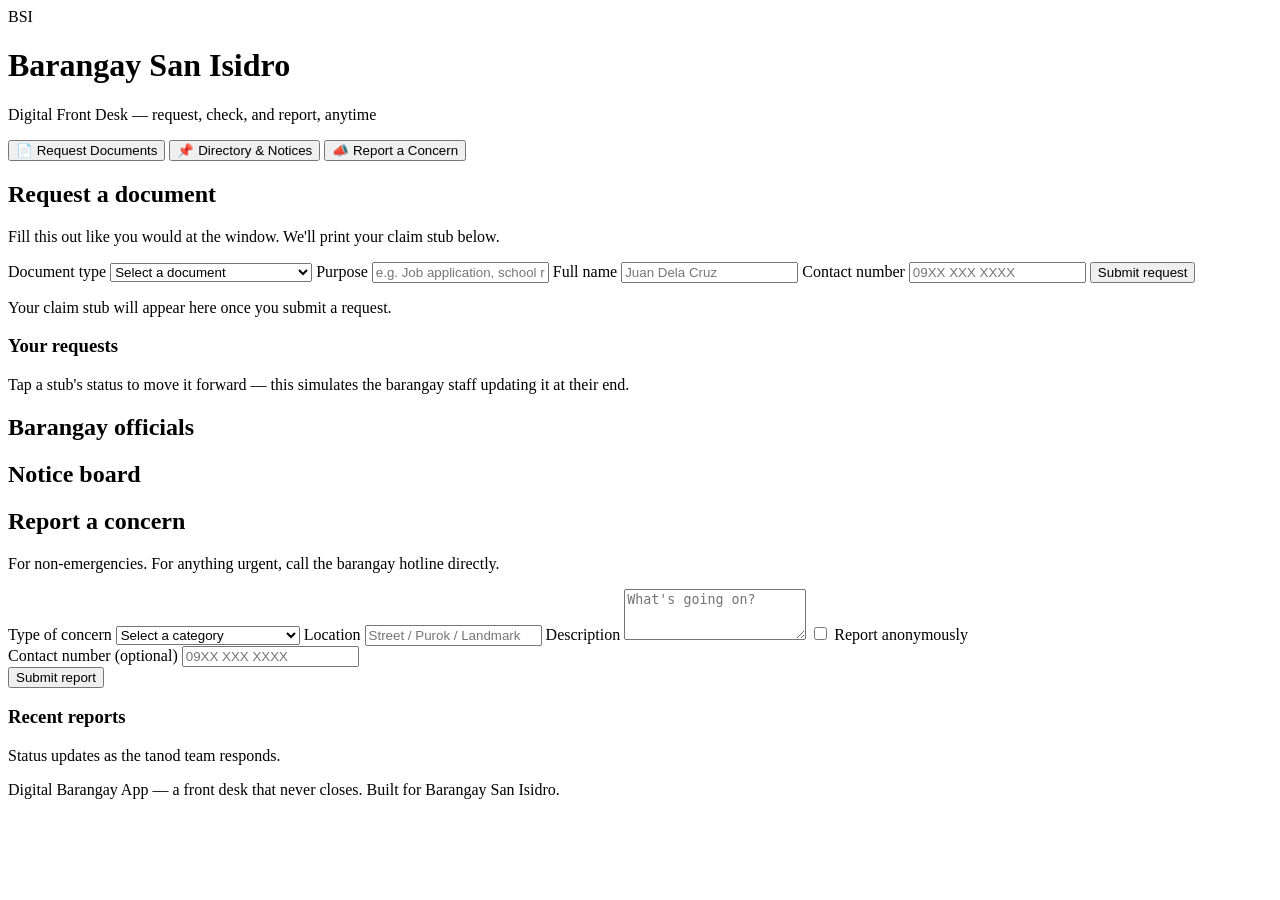
==== index.html @ 507f50be "Add files via upload Scaffold HTML structure with three-tab layout (requests, directory, reports)" ====
<!DOCTYPE html>
<html lang="en">
<head>
<meta charset="UTF-8">
<meta name="viewport" content="width=device-width, initial-scale=1.0">
<title>Digital Barangay App — Front Desk</title>
<link rel="stylesheet" href="style.css">
</head>
<body>

<header class="hall-header">
  <div class="hall-header__inner">
    <div class="seal" aria-hidden="true">BSI</div>
    <div class="hall-header__text">
      <h1>Barangay San Isidro</h1>
      <p class="tagline">Digital Front Desk — request, check, and report, anytime</p>
    </div>
  </div>
</header>

<nav class="tabs" role="tablist" aria-label="Front desk sections">
  <button class="tab tab--active" data-tab="requests" role="tab" aria-selected="true">📄 Request Documents</button>
  <button class="tab" data-tab="directory" role="tab" aria-selected="false">📌 Directory &amp; Notices</button>
  <button class="tab" data-tab="reports" role="tab" aria-selected="false">📣 Report a Concern</button>
</nav>

<main class="desk">

  <!-- ===== TAB 1: DOCUMENT REQUESTS ===== -->
  <section id="requests" class="panel panel--active" role="tabpanel">
    <div class="panel__grid">

      <form id="request-form" class="counter-form">
        <h2>Request a document</h2>
        <p class="hint">Fill this out like you would at the window. We'll print your claim stub below.</p>

        <label for="doc-type">Document type</label>
        <select id="doc-type" required>
          <option value="" disabled selected>Select a document</option>
          <option value="Barangay Clearance">Barangay Clearance</option>
          <option value="Certificate of Residency">Certificate of Residency</option>
          <option value="Certificate of Indigency">Certificate of Indigency</option>
          <option value="Business Permit Endorsement">Business Permit Endorsement</option>
        </select>

        <label for="doc-purpose">Purpose</label>
        <input id="doc-purpose" type="text" placeholder="e.g. Job application, school requirement" required>

        <label for="doc-name">Full name</label>
        <input id="doc-name" type="text" placeholder="Juan Dela Cruz" required>

        <label for="doc-contact">Contact number</label>
        <input id="doc-contact" type="tel" placeholder="09XX XXX XXXX" required>

        <button type="submit" class="btn btn--green">Submit request</button>
      </form>

      <div class="stub-area">
        <div id="stub-placeholder" class="stub-placeholder">
          <p>Your claim stub will appear here once you submit a request.</p>
        </div>
        <div id="stub-output"></div>
      </div>

    </div>

    <div class="request-list">
      <h3>Your requests</h3>
      <p class="hint">Tap a stub's status to move it forward — this simulates the barangay staff updating it at their end.</p>
      <div id="request-list-items" class="stub-stack"></div>
    </div>
  </section>

  <!-- ===== TAB 2: DIRECTORY & NOTICES ===== -->
  <section id="directory" class="panel" role="tabpanel">
    <h2>Barangay officials</h2>
    <div id="officials-grid" class="id-card-grid"></div>

    <h2 class="notices-heading">Notice board</h2>
    <div id="notices-board" class="corkboard"></div>
  </section>

  <!-- ===== TAB 3: REPORT A CONCERN ===== -->
  <section id="reports" class="panel" role="tabpanel">
    <div class="panel__grid">

      <form id="report-form" class="counter-form">
        <h2>Report a concern</h2>
        <p class="hint">For non-emergencies. For anything urgent, call the barangay hotline directly.</p>

        <label for="report-type">Type of concern</label>
        <select id="report-type" required>
          <option value="" disabled selected>Select a category</option>
          <option value="Noise complaint">Noise complaint</option>
          <option value="Street light / infrastructure">Street light / infrastructure</option>
          <option value="Garbage & sanitation">Garbage &amp; sanitation</option>
          <option value="Dispute between neighbors">Dispute between neighbors</option>
          <option value="Stray animal">Stray animal</option>
          <option value="Other">Other</option>
        </select>

        <label for="report-location">Location</label>
        <input id="report-location" type="text" placeholder="Street / Purok / Landmark" required>

        <label for="report-desc">Description</label>
        <textarea id="report-desc" rows="3" placeholder="What's going on?" required></textarea>

        <label class="checkbox-label">
          <input type="checkbox" id="report-anon">
          Report anonymously
        </label>

        <div id="report-contact-wrap">
          <label for="report-contact">Contact number (optional)</label>
          <input id="report-contact" type="tel" placeholder="09XX XXX XXXX">
        </div>

        <button type="submit" class="btn btn--red">Submit report</button>
      </form>

      <div class="reports-list">
        <h3>Recent reports</h3>
        <p class="hint">Status updates as the tanod team responds.</p>
        <div id="report-list-items" class="slip-stack"></div>
      </div>

    </div>
  </section>

</main>

<footer class="hall-footer">
  <p>Digital Barangay App — a front desk that never closes. Built for Barangay San Isidro.</p>
</footer>

<script src="script.js"></script>
</body>
</html>
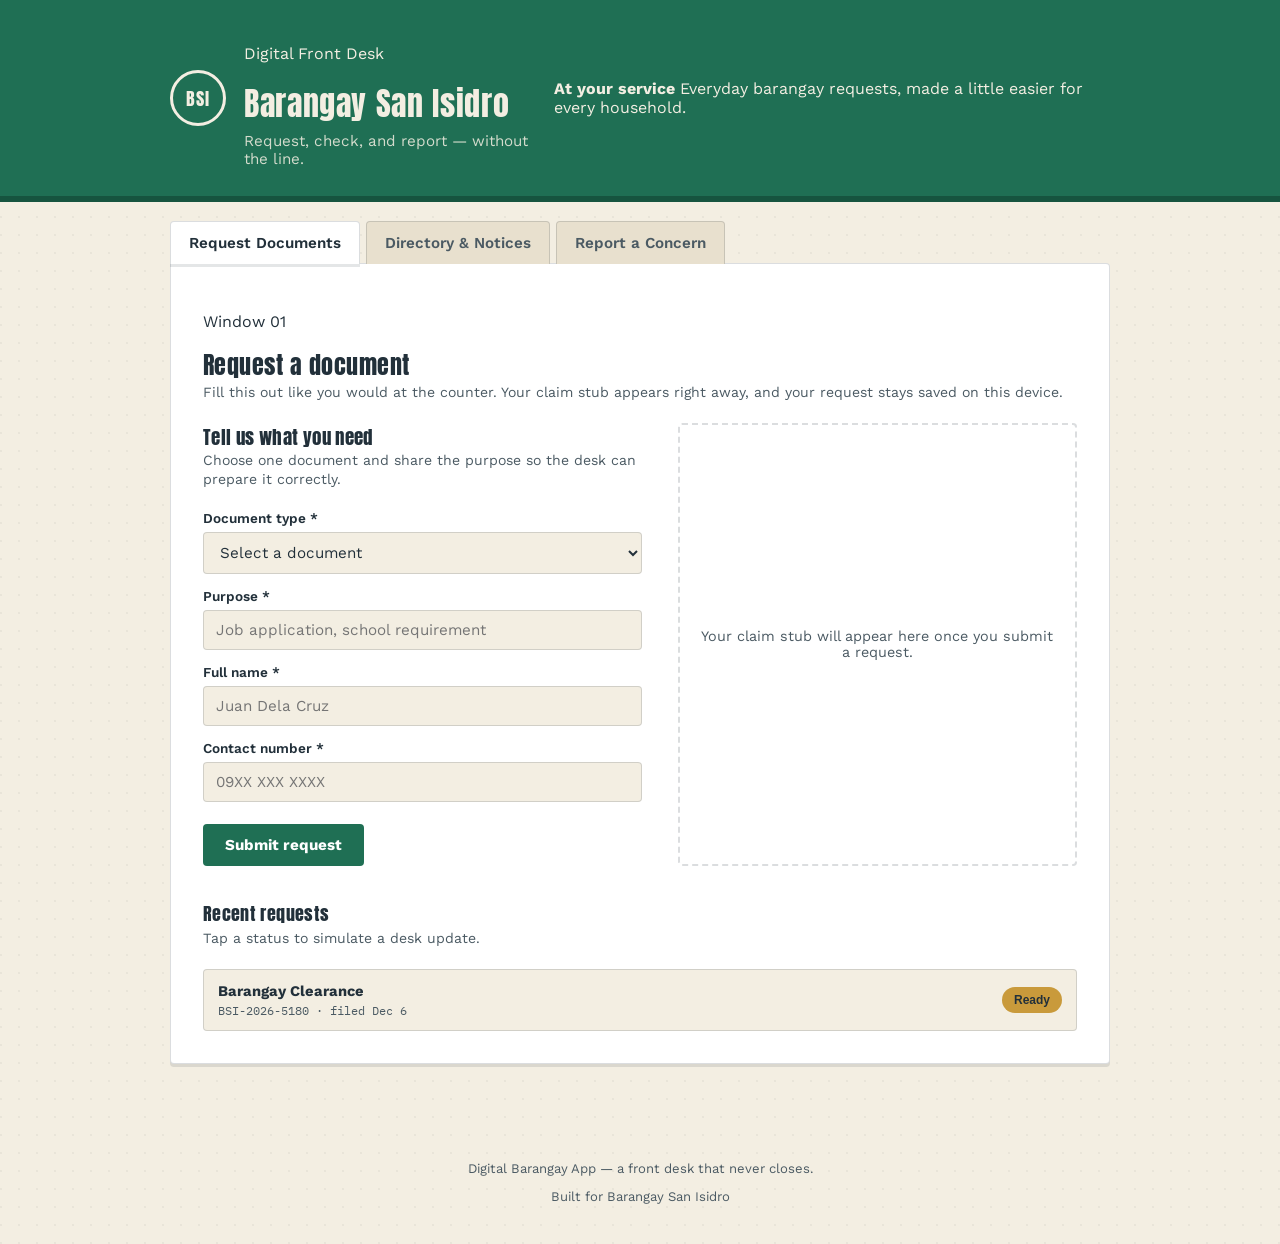
==== commit ece9b0e3: "Add files via upload update connecting to backend" ====
--- a/index.html
+++ b/index.html
@@ -1,138 +1,155 @@
 <!DOCTYPE html>
 <html lang="en">
 <head>
-<meta charset="UTF-8">
-<meta name="viewport" content="width=device-width, initial-scale=1.0">
-<title>Digital Barangay App — Front Desk</title>
-<link rel="stylesheet" href="style.css">
+  <meta charset="UTF-8">
+  <meta name="viewport" content="width=device-width, initial-scale=1.0">
+  <meta name="description" content="Digital Front Desk for Barangay San Isidro">
+  <title>Digital Barangay App — Front Desk</title>
+  <link rel="stylesheet" href="style.css">
 </head>
 <body>
+  <header class="hall-header">
+    <div class="hall-header__inner">
+      <div class="seal" aria-hidden="true">BSI</div>
+      <div>
+        <p class="eyebrow">Digital Front Desk</p>
+        <h1>Barangay San Isidro</h1>
+        <p class="tagline">Request, check, and report — without the line.</p>
+      </div>
+      <div class="header-note">
+        <strong>At your service</strong>
+        <span>Everyday barangay requests, made a little easier for every household.</span>
+      </div>
+    </div>
+  </header>
 
-<header class="hall-header">
-  <div class="hall-header__inner">
-    <div class="seal" aria-hidden="true">BSI</div>
-    <div class="hall-header__text">
-      <h1>Barangay San Isidro</h1>
-      <p class="tagline">Digital Front Desk — request, check, and report, anytime</p>
-    </div>
-  </div>
-</header>
+  <nav class="tabs" role="tablist" aria-label="Front desk sections">
+    <button class="tab tab--active" data-tab="requests" role="tab" aria-selected="true">Request Documents</button>
+    <button class="tab" data-tab="directory" role="tab" aria-selected="false">Directory &amp; Notices</button>
+    <button class="tab" data-tab="reports" role="tab" aria-selected="false">Report a Concern</button>
+  </nav>
 
-<nav class="tabs" role="tablist" aria-label="Front desk sections">
-  <button class="tab tab--active" data-tab="requests" role="tab" aria-selected="true">📄 Request Documents</button>
-  <button class="tab" data-tab="directory" role="tab" aria-selected="false">📌 Directory &amp; Notices</button>
-  <button class="tab" data-tab="reports" role="tab" aria-selected="false">📣 Report a Concern</button>
-</nav>
-
-<main class="desk">
-
-  <!-- ===== TAB 1: DOCUMENT REQUESTS ===== -->
-  <section id="requests" class="panel panel--active" role="tabpanel">
-    <div class="panel__grid">
-
-      <form id="request-form" class="counter-form">
+  <main class="desk">
+    <section id="requests" class="panel panel--active" role="tabpanel">
+      <div class="section-intro">
+        <p class="eyebrow">Window 01</p>
         <h2>Request a document</h2>
-        <p class="hint">Fill this out like you would at the window. We'll print your claim stub below.</p>
-
-        <label for="doc-type">Document type</label>
-        <select id="doc-type" required>
-          <option value="" disabled selected>Select a document</option>
-          <option value="Barangay Clearance">Barangay Clearance</option>
-          <option value="Certificate of Residency">Certificate of Residency</option>
-          <option value="Certificate of Indigency">Certificate of Indigency</option>
-          <option value="Business Permit Endorsement">Business Permit Endorsement</option>
-        </select>
-
-        <label for="doc-purpose">Purpose</label>
-        <input id="doc-purpose" type="text" placeholder="e.g. Job application, school requirement" required>
-
-        <label for="doc-name">Full name</label>
-        <input id="doc-name" type="text" placeholder="Juan Dela Cruz" required>
-
-        <label for="doc-contact">Contact number</label>
-        <input id="doc-contact" type="tel" placeholder="09XX XXX XXXX" required>
-
-        <button type="submit" class="btn btn--green">Submit request</button>
-      </form>
-
-      <div class="stub-area">
-        <div id="stub-placeholder" class="stub-placeholder">
-          <p>Your claim stub will appear here once you submit a request.</p>
-        </div>
-        <div id="stub-output"></div>
+        <p class="hint">Fill this out like you would at the counter. Your claim stub appears right away, and your request stays saved on this device.</p>
       </div>
 
-    </div>
+      <div class="panel__grid">
+        <form id="request-form" class="counter-form">
+          <h3>Tell us what you need</h3>
+          <p class="hint">Choose one document and share the purpose so the desk can prepare it correctly.</p>
 
-    <div class="request-list">
-      <h3>Your requests</h3>
-      <p class="hint">Tap a stub's status to move it forward — this simulates the barangay staff updating it at their end.</p>
-      <div id="request-list-items" class="stub-stack"></div>
-    </div>
-  </section>
+          <label for="doc-type">Document type <span aria-hidden="true">*</span></label>
+          <select id="doc-type" required>
+            <option value="" disabled selected>Select a document</option>
+            <option value="Barangay Clearance">Barangay Clearance</option>
+            <option value="Certificate of Residency">Certificate of Residency</option>
+            <option value="Certificate of Indigency">Certificate of Indigency</option>
+            <option value="Business Permit Endorsement">Business Permit Endorsement</option>
+          </select>
 
-  <!-- ===== TAB 2: DIRECTORY & NOTICES ===== -->
-  <section id="directory" class="panel" role="tabpanel">
-    <h2>Barangay officials</h2>
-    <div id="officials-grid" class="id-card-grid"></div>
+          <label for="doc-purpose">Purpose <span aria-hidden="true">*</span></label>
+          <input id="doc-purpose" type="text" placeholder="Job application, school requirement" required>
 
-    <h2 class="notices-heading">Notice board</h2>
-    <div id="notices-board" class="corkboard"></div>
-  </section>
+          <label for="doc-name">Full name <span aria-hidden="true">*</span></label>
+          <input id="doc-name" type="text" placeholder="Juan Dela Cruz" required>
 
-  <!-- ===== TAB 3: REPORT A CONCERN ===== -->
-  <section id="reports" class="panel" role="tabpanel">
-    <div class="panel__grid">
+          <label for="doc-contact">Contact number <span aria-hidden="true">*</span></label>
+          <input id="doc-contact" type="tel" placeholder="09XX XXX XXXX" required>
 
-      <form id="report-form" class="counter-form">
+          <button type="submit" class="btn btn--green">Submit request</button>
+        </form>
+
+        <div class="stub-area">
+          <div id="stub-placeholder" class="stub-placeholder">
+            <p>Your claim stub will appear here once you submit a request.</p>
+          </div>
+          <div id="stub-output"></div>
+        </div>
+      </div>
+
+      <div class="request-list">
+        <div class="list-heading">
+          <div>
+            <h3>Recent requests</h3>
+            <p class="hint">Tap a status to simulate a desk update.</p>
+          </div>
+        </div>
+        <div id="request-list-items" class="stub-stack"></div>
+      </div>
+    </section>
+
+    <section id="directory" class="panel" role="tabpanel" hidden>
+      <div class="section-intro">
+        <p class="eyebrow">Window 02</p>
+        <h2>Directory &amp; notices</h2>
+        <p class="hint">Meet the people at the hall and keep up with announcements for the community.</p>
+      </div>
+      <h3>Barangay officials</h3>
+      <div id="officials-grid" class="id-card-grid"></div>
+      <h3 class="notices-heading">Notice board</h3>
+      <div id="notices-board" class="corkboard"></div>
+    </section>
+
+    <section id="reports" class="panel" role="tabpanel" hidden>
+      <div class="section-intro">
+        <p class="eyebrow">Window 03</p>
         <h2>Report a concern</h2>
         <p class="hint">For non-emergencies. For anything urgent, call the barangay hotline directly.</p>
-
-        <label for="report-type">Type of concern</label>
-        <select id="report-type" required>
-          <option value="" disabled selected>Select a category</option>
-          <option value="Noise complaint">Noise complaint</option>
-          <option value="Street light / infrastructure">Street light / infrastructure</option>
-          <option value="Garbage & sanitation">Garbage &amp; sanitation</option>
-          <option value="Dispute between neighbors">Dispute between neighbors</option>
-          <option value="Stray animal">Stray animal</option>
-          <option value="Other">Other</option>
-        </select>
-
-        <label for="report-location">Location</label>
-        <input id="report-location" type="text" placeholder="Street / Purok / Landmark" required>
-
-        <label for="report-desc">Description</label>
-        <textarea id="report-desc" rows="3" placeholder="What's going on?" required></textarea>
-
-        <label class="checkbox-label">
-          <input type="checkbox" id="report-anon">
-          Report anonymously
-        </label>
-
-        <div id="report-contact-wrap">
-          <label for="report-contact">Contact number (optional)</label>
-          <input id="report-contact" type="tel" placeholder="09XX XXX XXXX">
-        </div>
-
-        <button type="submit" class="btn btn--red">Submit report</button>
-      </form>
-
-      <div class="reports-list">
-        <h3>Recent reports</h3>
-        <p class="hint">Status updates as the tanod team responds.</p>
-        <div id="report-list-items" class="slip-stack"></div>
       </div>
 
-    </div>
-  </section>
+      <div class="panel__grid">
+        <form id="report-form" class="counter-form">
+          <h3>Tell the desk what is happening</h3>
+          <p class="hint">A clear location and description help the tanod team respond faster.</p>
 
-</main>
+          <label for="report-type">Type of concern <span aria-hidden="true">*</span></label>
+          <select id="report-type" required>
+            <option value="" disabled selected>Select a category</option>
+            <option value="Noise complaint">Noise complaint</option>
+            <option value="Street light / infrastructure">Street light / infrastructure</option>
+            <option value="Garbage &amp; sanitation">Garbage &amp; sanitation</option>
+            <option value="Dispute between neighbors">Dispute between neighbors</option>
+            <option value="Stray animal">Stray animal</option>
+            <option value="Other">Other</option>
+          </select>
 
-<footer class="hall-footer">
-  <p>Digital Barangay App — a front desk that never closes. Built for Barangay San Isidro.</p>
-</footer>
+          <label for="report-location">Location <span aria-hidden="true">*</span></label>
+          <input id="report-location" type="text" placeholder="Street / Purok / Landmark" required>
 
-<script src="script.js"></script>
+          <label for="report-desc">Description <span aria-hidden="true">*</span></label>
+          <textarea id="report-desc" rows="4" placeholder="What's going on?" required></textarea>
+
+          <label class="checkbox-label">
+            <input type="checkbox" id="report-anon">
+            <span>Report anonymously</span>
+          </label>
+
+          <div id="report-contact-wrap">
+            <label for="report-contact">Contact number (optional)</label>
+            <input id="report-contact" type="tel" placeholder="09XX XXX XXXX">
+          </div>
+
+          <button type="submit" class="btn btn--red">Submit report</button>
+        </form>
+
+        <div class="reports-list">
+          <h3>Recent reports</h3>
+          <p class="hint">Status updates as the tanod team responds.</p>
+          <div id="report-list-items" class="slip-stack"></div>
+        </div>
+      </div>
+    </section>
+  </main>
+
+  <footer class="hall-footer">
+    <p>Digital Barangay App — a front desk that never closes.</p>
+    <span>Built for Barangay San Isidro</span>
+  </footer>
+
+  <script src="script.js"></script>
 </body>
-</html>
+</html>
--- a/style.css
+++ b/style.css
@@ -0,0 +1,442 @@
+@import url('https://fonts.googleapis.com/css2?family=Anton&family=Work+Sans:wght@400;500;600;700&family=IBM+Plex+Mono:wght@500;600&display=swap');
+
+:root {
+  --paper: #F3EEE2;
+  --paper-dark: #E8E0CE;
+  --ink: #22303A;
+  --ink-soft: #4B5A63;
+  --green: #1F6F54;
+  --green-dark: #16543F;
+  --orange: #E2622B;
+  --gold: #C99A3B;
+  --red: #B23A2E;
+  --line: rgba(34, 48, 58, 0.16);
+  --radius: 4px;
+  --shadow: 0 3px 0 rgba(34, 48, 58, 0.12);
+}
+
+* { box-sizing: border-box; }
+
+html, body {
+  margin: 0;
+  padding: 0;
+  background: var(--paper);
+  color: var(--ink);
+  font-family: 'Work Sans', sans-serif;
+}
+
+body {
+  background-image:
+    radial-gradient(circle at 1px 1px, rgba(34,48,58,0.05) 1px, transparent 0);
+  background-size: 18px 18px;
+}
+
+h1, h2, h3 {
+  font-family: 'Anton', sans-serif;
+  font-weight: 400;
+  letter-spacing: 0.02em;
+  margin: 0;
+}
+
+/* ===== HEADER ===== */
+.hall-header {
+  background: var(--green);
+  color: var(--paper);
+  border-bottom: 6px solid var(--green-dark);
+}
+
+.hall-header__inner {
+  max-width: 980px;
+  margin: 0 auto;
+  padding: 28px 20px;
+  display: flex;
+  align-items: center;
+  gap: 18px;
+}
+
+.seal {
+  flex-shrink: 0;
+  width: 56px;
+  height: 56px;
+  border-radius: 50%;
+  border: 3px solid var(--paper);
+  display: flex;
+  align-items: center;
+  justify-content: center;
+  font-family: 'Anton', sans-serif;
+  font-size: 1.1rem;
+  letter-spacing: 0.05em;
+}
+
+.hall-header__text h1 {
+  font-size: clamp(1.6rem, 4vw, 2.3rem);
+  text-transform: uppercase;
+}
+
+.tagline {
+  margin: 4px 0 0;
+  font-size: 0.95rem;
+  color: rgba(243, 238, 226, 0.85);
+}
+
+/* ===== TABS ===== */
+.tabs {
+  max-width: 980px;
+  margin: 0 auto;
+  display: flex;
+  gap: 6px;
+  padding: 18px 20px 0;
+}
+
+.tab {
+  font-family: 'Work Sans', sans-serif;
+  font-weight: 600;
+  font-size: 0.95rem;
+  padding: 12px 18px;
+  background: var(--paper-dark);
+  border: 1px solid var(--line);
+  border-bottom: none;
+  border-radius: var(--radius) var(--radius) 0 0;
+  color: var(--ink-soft);
+  cursor: pointer;
+  position: relative;
+  top: 1px;
+  transition: background 0.15s ease, color 0.15s ease;
+}
+
+.tab:hover { background: #ddd3ba; }
+
+.tab--active {
+  background: #fff;
+  color: var(--ink);
+  border-color: var(--line);
+  box-shadow: var(--shadow);
+}
+
+.tab:focus-visible {
+  outline: 3px solid var(--orange);
+  outline-offset: -3px;
+}
+
+/* ===== DESK / PANELS ===== */
+.desk {
+  max-width: 980px;
+  margin: 0 auto;
+  padding: 0 20px 60px;
+}
+
+.panel {
+  display: none;
+  background: #fff;
+  border: 1px solid var(--line);
+  border-radius: 0 var(--radius) var(--radius) var(--radius);
+  padding: 32px;
+  box-shadow: var(--shadow);
+}
+
+.panel--active { display: block; }
+
+.panel__grid {
+  display: grid;
+  grid-template-columns: 1.1fr 1fr;
+  gap: 36px;
+}
+
+@media (max-width: 720px) {
+  .panel__grid { grid-template-columns: 1fr; }
+}
+
+/* ===== FORMS ===== */
+.counter-form h2 { font-size: 1.4rem; margin-bottom: 6px; }
+
+.hint {
+  color: var(--ink-soft);
+  font-size: 0.88rem;
+  margin: 0 0 20px;
+  line-height: 1.4;
+}
+
+.counter-form label {
+  display: block;
+  font-weight: 600;
+  font-size: 0.85rem;
+  margin: 14px 0 6px;
+}
+
+.counter-form input,
+.counter-form select,
+.counter-form textarea {
+  width: 100%;
+  font-family: 'Work Sans', sans-serif;
+  font-size: 0.95rem;
+  padding: 10px 12px;
+  border: 1.5px solid var(--line);
+  border-radius: var(--radius);
+  background: var(--paper);
+  color: var(--ink);
+}
+
+.counter-form input:focus,
+.counter-form select:focus,
+.counter-form textarea:focus {
+  outline: 3px solid var(--gold);
+  outline-offset: 1px;
+  border-color: var(--gold);
+}
+
+.checkbox-label {
+  display: flex !important;
+  align-items: center;
+  gap: 8px;
+  font-weight: 500 !important;
+  margin-top: 16px !important;
+}
+
+.checkbox-label input { width: auto; }
+
+.btn {
+  margin-top: 22px;
+  padding: 12px 22px;
+  font-family: 'Work Sans', sans-serif;
+  font-weight: 700;
+  font-size: 0.95rem;
+  border: none;
+  border-radius: var(--radius);
+  color: #fff;
+  cursor: pointer;
+  transition: transform 0.1s ease, filter 0.15s ease;
+}
+
+.btn:hover { filter: brightness(1.08); }
+.btn:active { transform: translateY(1px); }
+.btn--green { background: var(--green); }
+.btn--red { background: var(--red); }
+
+/* ===== CLAIM STUB (signature element) ===== */
+.stub-placeholder {
+  border: 2px dashed var(--line);
+  border-radius: var(--radius);
+  padding: 40px 20px;
+  text-align: center;
+  color: var(--ink-soft);
+  font-size: 0.9rem;
+  height: 100%;
+  display: flex;
+  align-items: center;
+  justify-content: center;
+}
+
+.stub {
+  background: var(--gold);
+  color: var(--ink);
+  border-radius: var(--radius);
+  position: relative;
+  padding: 20px 20px 18px;
+  margin-bottom: 16px;
+  animation: stub-in 0.35s ease;
+}
+
+.stub::before {
+  content: "";
+  position: absolute;
+  top: -1px;
+  left: 0;
+  right: 0;
+  height: 0;
+  border-top: 2px dashed rgba(34,48,58,0.35);
+}
+
+.stub__eyebrow {
+  font-size: 0.7rem;
+  font-weight: 700;
+  text-transform: uppercase;
+  letter-spacing: 0.08em;
+  opacity: 0.75;
+}
+
+.stub__doc {
+  font-family: 'Anton', sans-serif;
+  font-size: 1.25rem;
+  margin: 4px 0 10px;
+}
+
+.stub__row {
+  display: flex;
+  justify-content: space-between;
+  font-size: 0.85rem;
+  padding: 3px 0;
+  border-top: 1px solid rgba(34,48,58,0.15);
+}
+
+.stub__tracking {
+  font-family: 'IBM Plex Mono', monospace;
+  font-weight: 600;
+}
+
+@keyframes stub-in {
+  from { opacity: 0; transform: translateY(-6px); }
+  to { opacity: 1; transform: translateY(0); }
+}
+
+/* ===== REQUEST / REPORT LISTS ===== */
+.request-list, .reports-list {
+  margin-top: 34px;
+}
+
+.reports-list { margin-top: 0; }
+
+.request-list h3, .reports-list h3 {
+  font-size: 1.1rem;
+  margin-bottom: 2px;
+}
+
+.stub-stack, .slip-stack {
+  display: flex;
+  flex-direction: column;
+  gap: 10px;
+  margin-top: 14px;
+}
+
+.mini-stub, .slip {
+  border: 1px solid var(--line);
+  border-radius: var(--radius);
+  padding: 12px 14px;
+  display: flex;
+  align-items: center;
+  justify-content: space-between;
+  gap: 12px;
+  background: var(--paper);
+}
+
+.mini-stub__info, .slip__info {
+  display: flex;
+  flex-direction: column;
+  gap: 2px;
+}
+
+.mini-stub__doc, .slip__type {
+  font-weight: 700;
+  font-size: 0.92rem;
+}
+
+.mini-stub__meta, .slip__meta {
+  font-size: 0.78rem;
+  color: var(--ink-soft);
+  font-family: 'IBM Plex Mono', monospace;
+}
+
+.status-badge {
+  font-size: 0.75rem;
+  font-weight: 700;
+  padding: 6px 12px;
+  border-radius: 999px;
+  cursor: pointer;
+  border: none;
+  white-space: nowrap;
+  color: #fff;
+  transition: filter 0.15s ease;
+}
+
+.status-badge:hover { filter: brightness(1.1); }
+
+.status-Pending, .status-Received { background: var(--orange); }
+.status-Ready, .status-In-Progress { background: var(--gold); color: var(--ink); }
+.status-Claimed, .status-Resolved { background: var(--green); }
+
+/* ===== DIRECTORY ===== */
+.id-card-grid {
+  display: grid;
+  grid-template-columns: repeat(auto-fill, minmax(190px, 1fr));
+  gap: 16px;
+  margin: 18px 0 40px;
+}
+
+.id-card {
+  border: 1.5px solid var(--line);
+  border-radius: var(--radius);
+  padding: 16px;
+  background: linear-gradient(180deg, #fff 0%, var(--paper) 100%);
+  border-top: 5px solid var(--green);
+}
+
+.id-card__role {
+  font-size: 0.7rem;
+  font-weight: 700;
+  text-transform: uppercase;
+  letter-spacing: 0.06em;
+  color: var(--green-dark);
+}
+
+.id-card__name {
+  font-weight: 700;
+  font-size: 1rem;
+  margin: 4px 0 6px;
+}
+
+.id-card__contact {
+  font-size: 0.82rem;
+  color: var(--ink-soft);
+  font-family: 'IBM Plex Mono', monospace;
+}
+
+.notices-heading { margin-top: 8px; }
+
+.corkboard {
+  background: var(--paper-dark);
+  border: 1px solid var(--line);
+  border-radius: var(--radius);
+  padding: 20px;
+  margin-top: 16px;
+  display: flex;
+  flex-direction: column;
+  gap: 14px;
+}
+
+.notice {
+  position: relative;
+  color: #fff;
+  padding: 14px 18px;
+  border-radius: 2px;
+  box-shadow: 2px 3px 0 rgba(0,0,0,0.15);
+  transform: rotate(var(--tilt, -0.6deg));
+}
+
+.notice:nth-child(2n) { --tilt: 0.7deg; }
+.notice:nth-child(3n) { --tilt: -0.4deg; }
+
+.notice--orange { background: var(--orange); }
+.notice--green { background: var(--green); }
+.notice--gold { background: var(--gold); color: var(--ink); }
+
+.notice__title {
+  font-family: 'Anton', sans-serif;
+  font-size: 1.05rem;
+  text-transform: uppercase;
+  margin-bottom: 4px;
+}
+
+.notice__body {
+  font-size: 0.88rem;
+  line-height: 1.4;
+}
+
+.notice__date {
+  font-size: 0.72rem;
+  font-family: 'IBM Plex Mono', monospace;
+  opacity: 0.85;
+  margin-top: 8px;
+  display: block;
+}
+
+/* ===== FOOTER ===== */
+.hall-footer {
+  text-align: center;
+  padding: 24px 20px 40px;
+  color: var(--ink-soft);
+  font-size: 0.82rem;
+}
+
+/* ===== ACCESSIBILITY ===== */
+@media (prefers-reduced-motion: reduce) {
+  .stub { animation: none; }
+}
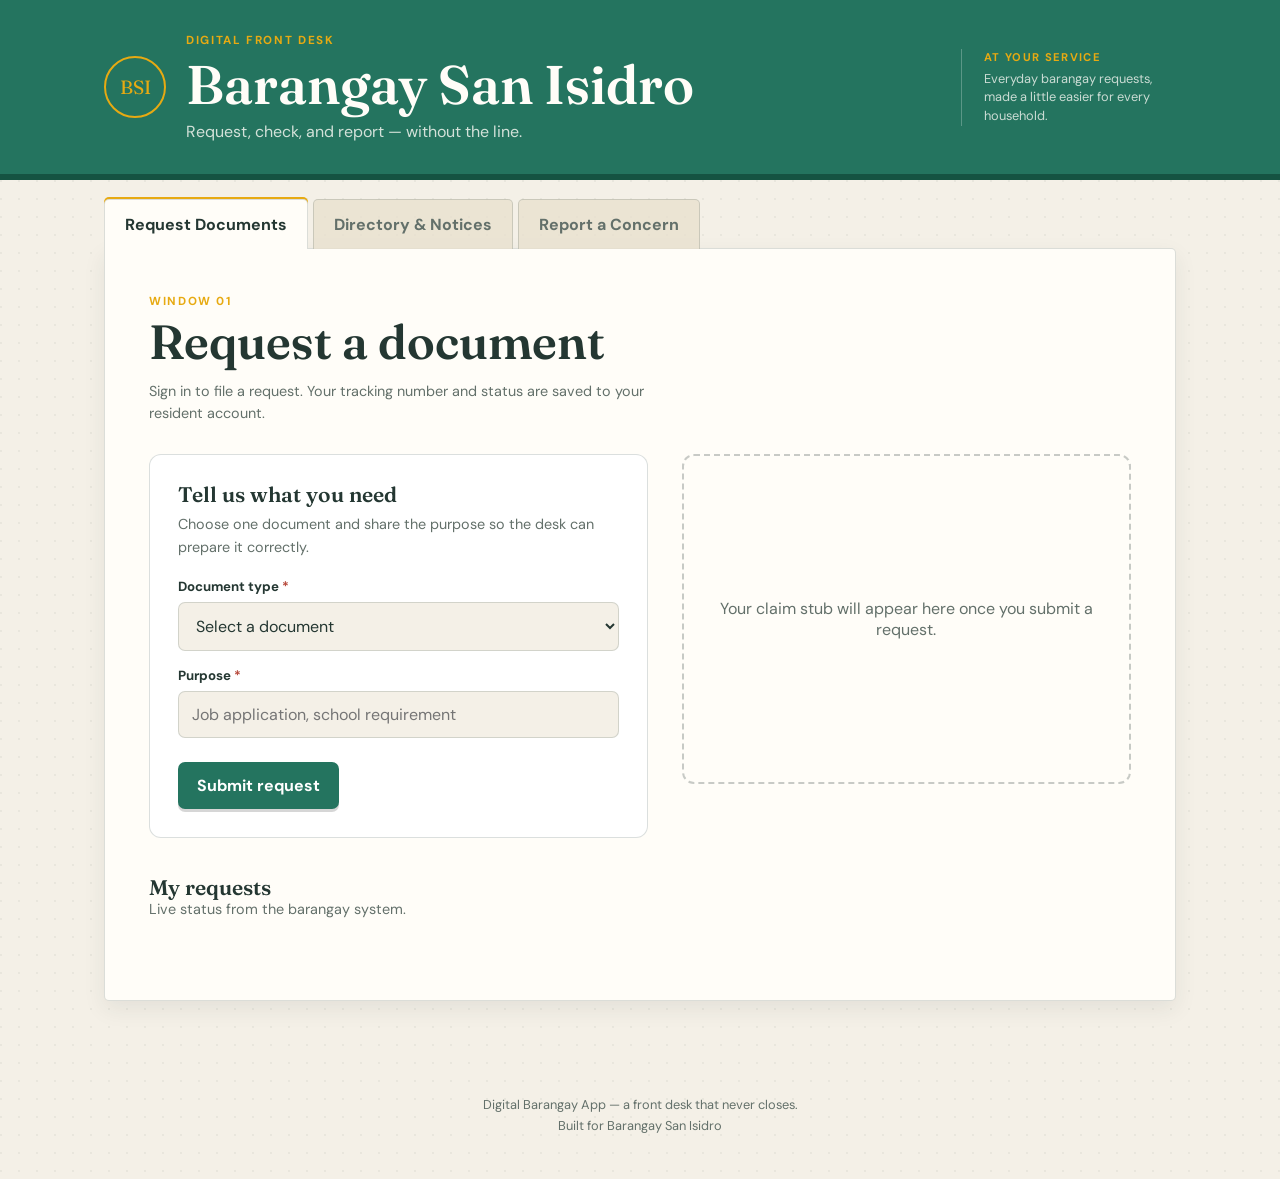
==== commit 100ed6b5: "fix: load API client before resident app and remove stale demo copy" ====
--- a/index.html
+++ b/index.html
@@ -34,7 +34,7 @@
       <div class="section-intro">
         <p class="eyebrow">Window 01</p>
         <h2>Request a document</h2>
-        <p class="hint">Fill this out like you would at the counter. Your claim stub appears right away, and your request stays saved on this device.</p>
+        <p class="hint">Sign in to file a request. Your tracking number and status are saved to your resident account.</p>
       </div>
 
       <div class="panel__grid">
@@ -54,12 +54,6 @@
           <label for="doc-purpose">Purpose <span aria-hidden="true">*</span></label>
           <input id="doc-purpose" type="text" placeholder="Job application, school requirement" required>
 
-          <label for="doc-name">Full name <span aria-hidden="true">*</span></label>
-          <input id="doc-name" type="text" placeholder="Juan Dela Cruz" required>
-
-          <label for="doc-contact">Contact number <span aria-hidden="true">*</span></label>
-          <input id="doc-contact" type="tel" placeholder="09XX XXX XXXX" required>
-
           <button type="submit" class="btn btn--green">Submit request</button>
         </form>
 
@@ -74,8 +68,8 @@
       <div class="request-list">
         <div class="list-heading">
           <div>
-            <h3>Recent requests</h3>
-            <p class="hint">Tap a status to simulate a desk update.</p>
+            <h3>My requests</h3>
+            <p class="hint">Live status from the barangay system.</p>
           </div>
         </div>
         <div id="request-list-items" class="stub-stack"></div>
@@ -98,7 +92,7 @@
       <div class="section-intro">
         <p class="eyebrow">Window 03</p>
         <h2>Report a concern</h2>
-        <p class="hint">For non-emergencies. For anything urgent, call the barangay hotline directly.</p>
+        <p class="hint">For non-emergencies. Sign in so you can track the concern after submission.</p>
       </div>
 
       <div class="panel__grid">
@@ -128,17 +122,12 @@
             <span>Report anonymously</span>
           </label>
 
-          <div id="report-contact-wrap">
-            <label for="report-contact">Contact number (optional)</label>
-            <input id="report-contact" type="tel" placeholder="09XX XXX XXXX">
-          </div>
-
           <button type="submit" class="btn btn--red">Submit report</button>
         </form>
 
         <div class="reports-list">
-          <h3>Recent reports</h3>
-          <p class="hint">Status updates as the tanod team responds.</p>
+          <h3>My concerns</h3>
+          <p class="hint">Live status from the barangay system.</p>
           <div id="report-list-items" class="slip-stack"></div>
         </div>
       </div>
@@ -150,6 +139,7 @@
     <span>Built for Barangay San Isidro</span>
   </footer>
 
+  <script src="api.js"></script>
   <script src="script.js"></script>
 </body>
-</html>+</html>
--- a/style.css
+++ b/style.css
@@ -1,442 +1,260 @@
-@import url('https://fonts.googleapis.com/css2?family=Anton&family=Work+Sans:wght@400;500;600;700&family=IBM+Plex+Mono:wght@500;600&display=swap');
+@import url('https://fonts.googleapis.com/css2?family=DM+Sans:wght@400;500;600;700&family=Fraunces:opsz,wght@9..144,500;9..144,600&family=IBM+Plex+Mono:wght@500;600&display=swap');
 
 :root {
-  --paper: #F3EEE2;
-  --paper-dark: #E8E0CE;
-  --ink: #22303A;
-  --ink-soft: #4B5A63;
-  --green: #1F6F54;
-  --green-dark: #16543F;
-  --orange: #E2622B;
-  --gold: #C99A3B;
-  --red: #B23A2E;
-  --line: rgba(34, 48, 58, 0.16);
-  --radius: 4px;
-  --shadow: 0 3px 0 rgba(34, 48, 58, 0.12);
+  --paper: #f4f0e7;
+  --paper-dark: #e8e0ce;
+  --ink: #243732;
+  --ink-soft: #63706a;
+  --green: #24745f;
+  --green-dark: #155342;
+  --orange: #dd6536;
+  --gold: #e7aa12;
+  --red: #b64638;
+  --line: rgba(36, 55, 50, .16);
+  --white: #fffdf8;
+  --shadow: 0 8px 22px rgba(35, 55, 49, .08);
 }
 
 * { box-sizing: border-box; }
 
-html, body {
+html { scroll-behavior: smooth; }
+
+body {
   margin: 0;
-  padding: 0;
+  color: var(--ink);
   background: var(--paper);
-  color: var(--ink);
-  font-family: 'Work Sans', sans-serif;
-}
-
-body {
-  background-image:
-    radial-gradient(circle at 1px 1px, rgba(34,48,58,0.05) 1px, transparent 0);
+  background-image: radial-gradient(circle at 1px 1px, rgba(36,55,50,.055) 1px, transparent 0);
   background-size: 18px 18px;
-}
+  font-family: "DM Sans", sans-serif;
+}
+
+button, input, select, textarea { font: inherit; }
+button { cursor: pointer; }
 
 h1, h2, h3 {
-  font-family: 'Anton', sans-serif;
-  font-weight: 400;
-  letter-spacing: 0.02em;
   margin: 0;
-}
-
-/* ===== HEADER ===== */
+  font-family: "Fraunces", Georgia, serif;
+  font-weight: 600;
+  line-height: 1.05;
+}
+
+h1 { font-size: clamp(2.2rem, 5vw, 3.4rem); color: var(--white); }
+h2 { margin-bottom: 12px; font-size: clamp(2rem, 4vw, 3rem); }
+h3 { font-size: 1.32rem; }
+
+.eyebrow {
+  margin: 0 0 8px;
+  color: var(--gold);
+  font-size: .73rem;
+  font-weight: 700;
+  letter-spacing: .14em;
+  text-transform: uppercase;
+}
+
+.hint {
+  max-width: 55ch;
+  margin: 0 0 20px;
+  color: var(--ink-soft);
+  font-size: .9rem;
+  line-height: 1.55;
+}
+
 .hall-header {
+  color: var(--white);
   background: var(--green);
-  color: var(--paper);
   border-bottom: 6px solid var(--green-dark);
 }
 
 .hall-header__inner {
-  max-width: 980px;
-  margin: 0 auto;
-  padding: 28px 20px;
   display: flex;
   align-items: center;
-  gap: 18px;
+  gap: 20px;
+  max-width: 1120px;
+  margin: 0 auto;
+  padding: 32px 24px;
 }
 
 .seal {
-  flex-shrink: 0;
-  width: 56px;
-  height: 56px;
+  display: grid;
+  flex: 0 0 62px;
+  place-items: center;
+  width: 62px;
+  height: 62px;
+  border: 2px solid var(--gold);
   border-radius: 50%;
-  border: 3px solid var(--paper);
+  color: var(--gold);
+  font-family: "Fraunces", serif;
+  font-size: 1.2rem;
+}
+
+.tagline { margin: 8px 0 0; color: rgba(255,253,248,.8); }
+
+.header-note {
+  display: grid;
+  gap: 5px;
+  max-width: 215px;
+  margin-left: auto;
+  padding-left: 22px;
+  border-left: 1px solid rgba(255,255,255,.25);
+  color: rgba(255,253,248,.76);
+  font-size: .8rem;
+  line-height: 1.45;
+}
+
+.header-note strong { color: var(--gold); font-size: .7rem; letter-spacing: .12em; text-transform: uppercase; }
+
+.tabs {
   display: flex;
-  align-items: center;
-  justify-content: center;
-  font-family: 'Anton', sans-serif;
-  font-size: 1.1rem;
-  letter-spacing: 0.05em;
-}
-
-.hall-header__text h1 {
-  font-size: clamp(1.6rem, 4vw, 2.3rem);
-  text-transform: uppercase;
-}
-
-.tagline {
-  margin: 4px 0 0;
-  font-size: 0.95rem;
-  color: rgba(243, 238, 226, 0.85);
-}
-
-/* ===== TABS ===== */
-.tabs {
-  max-width: 980px;
+  gap: 5px;
+  max-width: 1120px;
   margin: 0 auto;
-  display: flex;
-  gap: 6px;
-  padding: 18px 20px 0;
+  padding: 18px 24px 0;
 }
 
 .tab {
-  font-family: 'Work Sans', sans-serif;
-  font-weight: 600;
-  font-size: 0.95rem;
-  padding: 12px 18px;
-  background: var(--paper-dark);
-  border: 1px solid var(--line);
-  border-bottom: none;
-  border-radius: var(--radius) var(--radius) 0 0;
-  color: var(--ink-soft);
-  cursor: pointer;
   position: relative;
   top: 1px;
-  transition: background 0.15s ease, color 0.15s ease;
-}
-
-.tab:hover { background: #ddd3ba; }
-
-.tab--active {
+  padding: 14px 20px;
+  border: 1px solid var(--line);
+  border-bottom: 0;
+  border-radius: 5px 5px 0 0;
+  color: var(--ink-soft);
+  background: rgba(232,224,206,.76);
+  font-weight: 700;
+  transition: .2s ease;
+}
+
+.tab:hover { color: var(--ink); background: var(--paper-dark); }
+.tab--active { color: var(--ink); background: var(--white); box-shadow: 0 -2px 0 var(--gold); }
+.tab:focus-visible, .btn:focus-visible, input:focus-visible, select:focus-visible, textarea:focus-visible { outline: 3px solid var(--gold); outline-offset: 2px; }
+
+.desk { max-width: 1120px; margin: 0 auto; padding: 0 24px 70px; }
+
+.panel {
+  min-height: 620px;
+  padding: 44px;
+  border: 1px solid var(--line);
+  border-radius: 0 5px 5px 5px;
+  background: var(--white);
+  box-shadow: var(--shadow);
+}
+
+.panel[hidden] { display: none; }
+.section-intro { margin-bottom: 30px; }
+.panel__grid { display: grid; grid-template-columns: minmax(0, 1fr) minmax(0, .9fr); gap: 34px; align-items: start; }
+
+.counter-form {
+  padding: 28px;
+  border: 1px solid var(--line);
+  border-radius: 12px;
   background: #fff;
+}
+
+.counter-form h3 { margin-bottom: 8px; }
+.counter-form label { display: block; margin: 16px 0 7px; font-size: .83rem; font-weight: 700; }
+.counter-form label span[aria-hidden] { color: var(--red); }
+
+.counter-form input, .counter-form select, .counter-form textarea {
+  width: 100%;
+  padding: 12px 13px;
+  border: 1px solid var(--line);
+  border-radius: 7px;
   color: var(--ink);
-  border-color: var(--line);
-  box-shadow: var(--shadow);
-}
-
-.tab:focus-visible {
-  outline: 3px solid var(--orange);
-  outline-offset: -3px;
-}
-
-/* ===== DESK / PANELS ===== */
-.desk {
-  max-width: 980px;
-  margin: 0 auto;
-  padding: 0 20px 60px;
-}
-
-.panel {
-  display: none;
-  background: #fff;
-  border: 1px solid var(--line);
-  border-radius: 0 var(--radius) var(--radius) var(--radius);
-  padding: 32px;
-  box-shadow: var(--shadow);
-}
-
-.panel--active { display: block; }
-
-.panel__grid {
-  display: grid;
-  grid-template-columns: 1.1fr 1fr;
-  gap: 36px;
-}
-
-@media (max-width: 720px) {
-  .panel__grid { grid-template-columns: 1fr; }
-}
-
-/* ===== FORMS ===== */
-.counter-form h2 { font-size: 1.4rem; margin-bottom: 6px; }
-
-.hint {
-  color: var(--ink-soft);
-  font-size: 0.88rem;
-  margin: 0 0 20px;
-  line-height: 1.4;
-}
-
-.counter-form label {
-  display: block;
-  font-weight: 600;
-  font-size: 0.85rem;
-  margin: 14px 0 6px;
-}
-
-.counter-form input,
-.counter-form select,
-.counter-form textarea {
-  width: 100%;
-  font-family: 'Work Sans', sans-serif;
-  font-size: 0.95rem;
-  padding: 10px 12px;
-  border: 1.5px solid var(--line);
-  border-radius: var(--radius);
   background: var(--paper);
-  color: var(--ink);
-}
-
-.counter-form input:focus,
-.counter-form select:focus,
-.counter-form textarea:focus {
-  outline: 3px solid var(--gold);
-  outline-offset: 1px;
-  border-color: var(--gold);
-}
-
-.checkbox-label {
-  display: flex !important;
-  align-items: center;
-  gap: 8px;
-  font-weight: 500 !important;
-  margin-top: 16px !important;
-}
-
-.checkbox-label input { width: auto; }
+}
+
+.counter-form textarea { resize: vertical; }
+.checkbox-label { display: flex !important; align-items: center; gap: 9px; font-weight: 500 !important; }
+.checkbox-label input { width: auto; accent-color: var(--green); }
 
 .btn {
-  margin-top: 22px;
-  padding: 12px 22px;
-  font-family: 'Work Sans', sans-serif;
+  margin-top: 24px;
+  padding: 13px 19px;
+  border: 0;
+  border-radius: 7px;
+  color: white;
   font-weight: 700;
-  font-size: 0.95rem;
-  border: none;
-  border-radius: var(--radius);
-  color: #fff;
-  cursor: pointer;
-  transition: transform 0.1s ease, filter 0.15s ease;
+  box-shadow: 0 3px 0 rgba(0,0,0,.16);
+  transition: transform .15s ease, filter .15s ease;
 }
 
 .btn:hover { filter: brightness(1.08); }
-.btn:active { transform: translateY(1px); }
+.btn:active { transform: translateY(2px); box-shadow: none; }
 .btn--green { background: var(--green); }
 .btn--red { background: var(--red); }
 
-/* ===== CLAIM STUB (signature element) ===== */
+.stub-area { min-height: 330px; }
 .stub-placeholder {
-  border: 2px dashed var(--line);
-  border-radius: var(--radius);
-  padding: 40px 20px;
+  display: grid;
+  min-height: 330px;
+  place-items: center;
+  padding: 32px;
+  border: 2px dashed rgba(36,55,50,.25);
+  border-radius: 12px;
+  color: var(--ink-soft);
   text-align: center;
-  color: var(--ink-soft);
-  font-size: 0.9rem;
-  height: 100%;
-  display: flex;
-  align-items: center;
-  justify-content: center;
 }
 
 .stub {
+  padding: 24px;
+  border-radius: 12px;
+  color: var(--ink);
   background: var(--gold);
-  color: var(--ink);
-  border-radius: var(--radius);
-  position: relative;
-  padding: 20px 20px 18px;
-  margin-bottom: 16px;
-  animation: stub-in 0.35s ease;
-}
-
-.stub::before {
-  content: "";
-  position: absolute;
-  top: -1px;
-  left: 0;
-  right: 0;
-  height: 0;
-  border-top: 2px dashed rgba(34,48,58,0.35);
-}
-
-.stub__eyebrow {
-  font-size: 0.7rem;
-  font-weight: 700;
-  text-transform: uppercase;
-  letter-spacing: 0.08em;
-  opacity: 0.75;
-}
-
-.stub__doc {
-  font-family: 'Anton', sans-serif;
-  font-size: 1.25rem;
-  margin: 4px 0 10px;
-}
-
-.stub__row {
-  display: flex;
-  justify-content: space-between;
-  font-size: 0.85rem;
-  padding: 3px 0;
-  border-top: 1px solid rgba(34,48,58,0.15);
-}
-
-.stub__tracking {
-  font-family: 'IBM Plex Mono', monospace;
-  font-weight: 600;
-}
-
-@keyframes stub-in {
-  from { opacity: 0; transform: translateY(-6px); }
-  to { opacity: 1; transform: translateY(0); }
-}
-
-/* ===== REQUEST / REPORT LISTS ===== */
-.request-list, .reports-list {
-  margin-top: 34px;
-}
-
-.reports-list { margin-top: 0; }
-
-.request-list h3, .reports-list h3 {
-  font-size: 1.1rem;
-  margin-bottom: 2px;
-}
-
-.stub-stack, .slip-stack {
-  display: flex;
-  flex-direction: column;
-  gap: 10px;
-  margin-top: 14px;
-}
-
-.mini-stub, .slip {
-  border: 1px solid var(--line);
-  border-radius: var(--radius);
-  padding: 12px 14px;
-  display: flex;
-  align-items: center;
-  justify-content: space-between;
-  gap: 12px;
-  background: var(--paper);
-}
-
-.mini-stub__info, .slip__info {
-  display: flex;
-  flex-direction: column;
-  gap: 2px;
-}
-
-.mini-stub__doc, .slip__type {
-  font-weight: 700;
-  font-size: 0.92rem;
-}
-
-.mini-stub__meta, .slip__meta {
-  font-size: 0.78rem;
-  color: var(--ink-soft);
-  font-family: 'IBM Plex Mono', monospace;
-}
-
-.status-badge {
-  font-size: 0.75rem;
-  font-weight: 700;
-  padding: 6px 12px;
-  border-radius: 999px;
-  cursor: pointer;
-  border: none;
-  white-space: nowrap;
-  color: #fff;
-  transition: filter 0.15s ease;
-}
-
-.status-badge:hover { filter: brightness(1.1); }
-
+  animation: rise .3s ease both;
+}
+
+.stub__eyebrow { font-size: .7rem; font-weight: 700; letter-spacing: .13em; text-transform: uppercase; }
+.stub__doc { margin: 6px 0 18px; font-family: "Fraunces", serif; font-size: 1.45rem; }
+.stub__row { display: flex; justify-content: space-between; gap: 18px; padding: 8px 0; border-top: 1px solid rgba(36,55,50,.18); font-size: .84rem; }
+.stub__tracking, .mini-stub__meta, .slip__meta { font-family: "IBM Plex Mono", monospace; }
+
+.request-list, .reports-list { margin-top: 38px; }
+.list-heading { display: flex; justify-content: space-between; align-items: end; }
+.stub-stack, .slip-stack { display: grid; gap: 10px; margin-top: 15px; }
+.mini-stub, .slip { display: flex; justify-content: space-between; align-items: center; gap: 18px; padding: 14px 16px; border: 1px solid var(--line); border-radius: 8px; background: var(--paper); }
+.mini-stub__info, .slip__info { display: grid; gap: 4px; }
+.mini-stub__doc, .slip__type { font-weight: 700; }
+.mini-stub__meta, .slip__meta { color: var(--ink-soft); font-size: .73rem; }
+
+.status-badge { padding: 7px 12px; border: 0; border-radius: 999px; color: white; font-size: .74rem; font-weight: 700; white-space: nowrap; }
 .status-Pending, .status-Received { background: var(--orange); }
-.status-Ready, .status-In-Progress { background: var(--gold); color: var(--ink); }
+.status-Ready, .status-In-Progress { color: var(--ink); background: #e9be42; }
 .status-Claimed, .status-Resolved { background: var(--green); }
 
-/* ===== DIRECTORY ===== */
-.id-card-grid {
-  display: grid;
-  grid-template-columns: repeat(auto-fill, minmax(190px, 1fr));
-  gap: 16px;
-  margin: 18px 0 40px;
-}
-
-.id-card {
-  border: 1.5px solid var(--line);
-  border-radius: var(--radius);
-  padding: 16px;
-  background: linear-gradient(180deg, #fff 0%, var(--paper) 100%);
-  border-top: 5px solid var(--green);
-}
-
-.id-card__role {
-  font-size: 0.7rem;
-  font-weight: 700;
-  text-transform: uppercase;
-  letter-spacing: 0.06em;
-  color: var(--green-dark);
-}
-
-.id-card__name {
-  font-weight: 700;
-  font-size: 1rem;
-  margin: 4px 0 6px;
-}
-
-.id-card__contact {
-  font-size: 0.82rem;
-  color: var(--ink-soft);
-  font-family: 'IBM Plex Mono', monospace;
-}
-
+.id-card-grid { display: grid; grid-template-columns: repeat(auto-fill, minmax(210px, 1fr)); gap: 14px; margin: 18px 0 42px; }
+.id-card { padding: 18px; border: 1px solid var(--line); border-top: 5px solid var(--green); border-radius: 8px; background: linear-gradient(180deg, #fff, var(--paper)); }
+.id-card__role { color: var(--green-dark); font-size: .7rem; font-weight: 700; letter-spacing: .08em; text-transform: uppercase; }
+.id-card__name { margin: 7px 0; font-weight: 700; }
+.id-card__contact { color: var(--ink-soft); font-family: "IBM Plex Mono", monospace; font-size: .78rem; }
 .notices-heading { margin-top: 8px; }
-
-.corkboard {
-  background: var(--paper-dark);
-  border: 1px solid var(--line);
-  border-radius: var(--radius);
-  padding: 20px;
-  margin-top: 16px;
-  display: flex;
-  flex-direction: column;
-  gap: 14px;
-}
-
-.notice {
-  position: relative;
-  color: #fff;
-  padding: 14px 18px;
-  border-radius: 2px;
-  box-shadow: 2px 3px 0 rgba(0,0,0,0.15);
-  transform: rotate(var(--tilt, -0.6deg));
-}
-
-.notice:nth-child(2n) { --tilt: 0.7deg; }
-.notice:nth-child(3n) { --tilt: -0.4deg; }
-
+.corkboard { display: grid; gap: 14px; margin-top: 16px; padding: 22px; border: 1px solid var(--line); border-radius: 8px; background: var(--paper-dark); }
+.notice { padding: 16px 18px; border-radius: 4px; color: white; box-shadow: 2px 3px 0 rgba(0,0,0,.15); transform: rotate(-.5deg); }
+.notice:nth-child(2n) { transform: rotate(.6deg); }
 .notice--orange { background: var(--orange); }
 .notice--green { background: var(--green); }
-.notice--gold { background: var(--gold); color: var(--ink); }
-
-.notice__title {
-  font-family: 'Anton', sans-serif;
-  font-size: 1.05rem;
-  text-transform: uppercase;
-  margin-bottom: 4px;
-}
-
-.notice__body {
-  font-size: 0.88rem;
-  line-height: 1.4;
-}
-
-.notice__date {
-  font-size: 0.72rem;
-  font-family: 'IBM Plex Mono', monospace;
-  opacity: 0.85;
-  margin-top: 8px;
-  display: block;
-}
-
-/* ===== FOOTER ===== */
-.hall-footer {
-  text-align: center;
-  padding: 24px 20px 40px;
-  color: var(--ink-soft);
-  font-size: 0.82rem;
-}
-
-/* ===== ACCESSIBILITY ===== */
+.notice--gold { color: var(--ink); background: var(--gold); }
+.notice__title { margin-bottom: 5px; font-family: "Fraunces", serif; font-size: 1.1rem; }
+.notice__body { font-size: .87rem; line-height: 1.45; }
+.notice__date { display: block; margin-top: 10px; font-family: "IBM Plex Mono", monospace; font-size: .7rem; opacity: .82; }
+
+.hall-footer { display: grid; gap: 4px; padding: 25px 24px 45px; color: var(--ink-soft); text-align: center; font-size: .8rem; }
+.hall-footer p { margin: 0; }
+
+@keyframes rise { from { opacity: 0; transform: translateY(8px); } to { opacity: 1; transform: translateY(0); } }
+
+@media (max-width: 760px) {
+  .hall-header__inner { align-items: flex-start; padding: 25px 18px; }
+  .header-note { display: none; }
+  .tabs { overflow-x: auto; padding: 12px 14px 0; }
+  .tab { flex: 1 0 auto; padding: 12px 14px; font-size: .82rem; }
+  .desk { padding: 0 14px 50px; }
+  .panel { padding: 28px 18px; border-radius: 0 0 5px 5px; }
+  .panel__grid { grid-template-columns: 1fr; gap: 22px; }
+  .counter-form { padding: 21px; }
+  .mini-stub, .slip { align-items: flex-start; }
+}
+
 @media (prefers-reduced-motion: reduce) {
+  html { scroll-behavior: auto; }
   .stub { animation: none; }
-}
+}
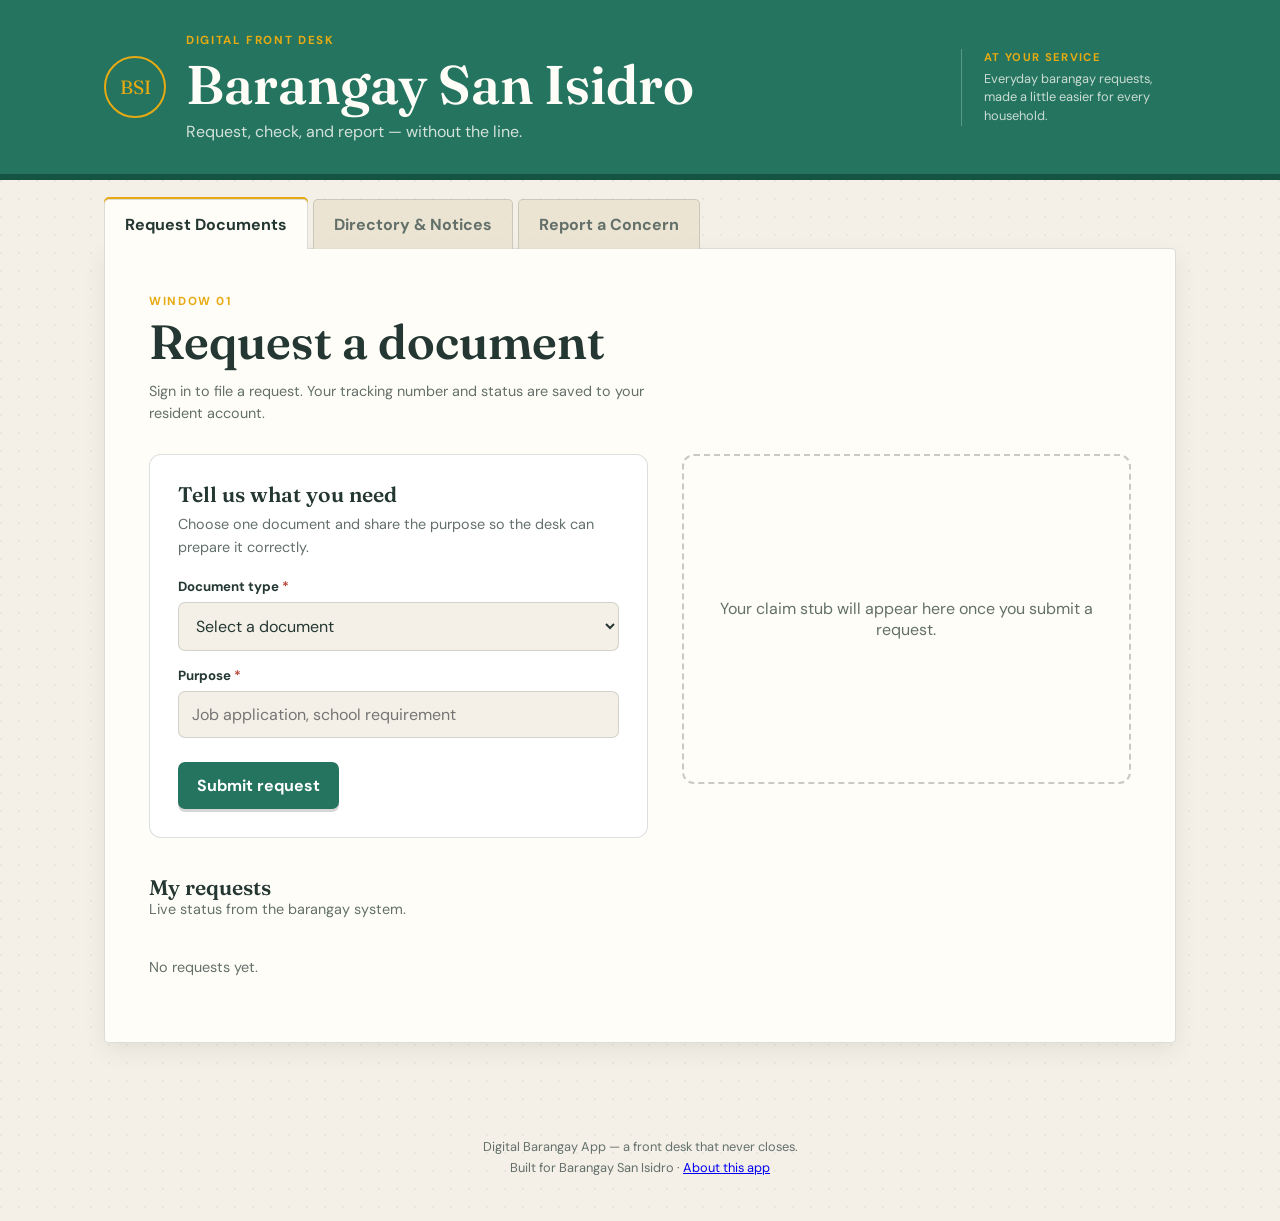
==== commit 9c43bf87: "fix: add working about navigation" ====
--- a/index.html
+++ b/index.html
@@ -1,145 +1,16 @@
 <!DOCTYPE html>
 <html lang="en">
 <head>
-  <meta charset="UTF-8">
-  <meta name="viewport" content="width=device-width, initial-scale=1.0">
-  <meta name="description" content="Digital Front Desk for Barangay San Isidro">
-  <title>Digital Barangay App — Front Desk</title>
-  <link rel="stylesheet" href="style.css">
+<meta charset="UTF-8"><meta name="viewport" content="width=device-width, initial-scale=1.0"><meta name="description" content="Digital Front Desk for Barangay San Isidro"><title>Digital Barangay App — Front Desk</title><link rel="stylesheet" href="style.css">
 </head>
 <body>
-  <header class="hall-header">
-    <div class="hall-header__inner">
-      <div class="seal" aria-hidden="true">BSI</div>
-      <div>
-        <p class="eyebrow">Digital Front Desk</p>
-        <h1>Barangay San Isidro</h1>
-        <p class="tagline">Request, check, and report — without the line.</p>
-      </div>
-      <div class="header-note">
-        <strong>At your service</strong>
-        <span>Everyday barangay requests, made a little easier for every household.</span>
-      </div>
-    </div>
-  </header>
-
-  <nav class="tabs" role="tablist" aria-label="Front desk sections">
-    <button class="tab tab--active" data-tab="requests" role="tab" aria-selected="true">Request Documents</button>
-    <button class="tab" data-tab="directory" role="tab" aria-selected="false">Directory &amp; Notices</button>
-    <button class="tab" data-tab="reports" role="tab" aria-selected="false">Report a Concern</button>
-  </nav>
-
-  <main class="desk">
-    <section id="requests" class="panel panel--active" role="tabpanel">
-      <div class="section-intro">
-        <p class="eyebrow">Window 01</p>
-        <h2>Request a document</h2>
-        <p class="hint">Sign in to file a request. Your tracking number and status are saved to your resident account.</p>
-      </div>
-
-      <div class="panel__grid">
-        <form id="request-form" class="counter-form">
-          <h3>Tell us what you need</h3>
-          <p class="hint">Choose one document and share the purpose so the desk can prepare it correctly.</p>
-
-          <label for="doc-type">Document type <span aria-hidden="true">*</span></label>
-          <select id="doc-type" required>
-            <option value="" disabled selected>Select a document</option>
-            <option value="Barangay Clearance">Barangay Clearance</option>
-            <option value="Certificate of Residency">Certificate of Residency</option>
-            <option value="Certificate of Indigency">Certificate of Indigency</option>
-            <option value="Business Permit Endorsement">Business Permit Endorsement</option>
-          </select>
-
-          <label for="doc-purpose">Purpose <span aria-hidden="true">*</span></label>
-          <input id="doc-purpose" type="text" placeholder="Job application, school requirement" required>
-
-          <button type="submit" class="btn btn--green">Submit request</button>
-        </form>
-
-        <div class="stub-area">
-          <div id="stub-placeholder" class="stub-placeholder">
-            <p>Your claim stub will appear here once you submit a request.</p>
-          </div>
-          <div id="stub-output"></div>
-        </div>
-      </div>
-
-      <div class="request-list">
-        <div class="list-heading">
-          <div>
-            <h3>My requests</h3>
-            <p class="hint">Live status from the barangay system.</p>
-          </div>
-        </div>
-        <div id="request-list-items" class="stub-stack"></div>
-      </div>
-    </section>
-
-    <section id="directory" class="panel" role="tabpanel" hidden>
-      <div class="section-intro">
-        <p class="eyebrow">Window 02</p>
-        <h2>Directory &amp; notices</h2>
-        <p class="hint">Meet the people at the hall and keep up with announcements for the community.</p>
-      </div>
-      <h3>Barangay officials</h3>
-      <div id="officials-grid" class="id-card-grid"></div>
-      <h3 class="notices-heading">Notice board</h3>
-      <div id="notices-board" class="corkboard"></div>
-    </section>
-
-    <section id="reports" class="panel" role="tabpanel" hidden>
-      <div class="section-intro">
-        <p class="eyebrow">Window 03</p>
-        <h2>Report a concern</h2>
-        <p class="hint">For non-emergencies. Sign in so you can track the concern after submission.</p>
-      </div>
-
-      <div class="panel__grid">
-        <form id="report-form" class="counter-form">
-          <h3>Tell the desk what is happening</h3>
-          <p class="hint">A clear location and description help the tanod team respond faster.</p>
-
-          <label for="report-type">Type of concern <span aria-hidden="true">*</span></label>
-          <select id="report-type" required>
-            <option value="" disabled selected>Select a category</option>
-            <option value="Noise complaint">Noise complaint</option>
-            <option value="Street light / infrastructure">Street light / infrastructure</option>
-            <option value="Garbage &amp; sanitation">Garbage &amp; sanitation</option>
-            <option value="Dispute between neighbors">Dispute between neighbors</option>
-            <option value="Stray animal">Stray animal</option>
-            <option value="Other">Other</option>
-          </select>
-
-          <label for="report-location">Location <span aria-hidden="true">*</span></label>
-          <input id="report-location" type="text" placeholder="Street / Purok / Landmark" required>
-
-          <label for="report-desc">Description <span aria-hidden="true">*</span></label>
-          <textarea id="report-desc" rows="4" placeholder="What's going on?" required></textarea>
-
-          <label class="checkbox-label">
-            <input type="checkbox" id="report-anon">
-            <span>Report anonymously</span>
-          </label>
-
-          <button type="submit" class="btn btn--red">Submit report</button>
-        </form>
-
-        <div class="reports-list">
-          <h3>My concerns</h3>
-          <p class="hint">Live status from the barangay system.</p>
-          <div id="report-list-items" class="slip-stack"></div>
-        </div>
-      </div>
-    </section>
-  </main>
-
-  <footer class="hall-footer">
-    <p>Digital Barangay App — a front desk that never closes.</p>
-    <span>Built for Barangay San Isidro</span>
-  </footer>
-
-  <script src="api.js"></script>
-  <script src="script.js"></script>
-</body>
-</html>
+<header class="hall-header"><div class="hall-header__inner"><div class="seal" aria-hidden="true">BSI</div><div><p class="eyebrow">Digital Front Desk</p><h1>Barangay San Isidro</h1><p class="tagline">Request, check, and report — without the line.</p></div><div class="header-note"><strong>At your service</strong><span>Everyday barangay requests, made a little easier for every household.</span></div></div></header>
+<nav class="tabs" role="tablist" aria-label="Front desk sections"><button class="tab tab--active" data-tab="requests" role="tab" aria-selected="true">Request Documents</button><button class="tab" data-tab="directory" role="tab" aria-selected="false">Directory &amp; Notices</button><button class="tab" data-tab="reports" role="tab" aria-selected="false">Report a Concern</button></nav>
+<main class="desk">
+<section id="requests" class="panel panel--active" role="tabpanel"><div class="section-intro"><p class="eyebrow">Window 01</p><h2>Request a document</h2><p class="hint">Sign in to file a request. Your tracking number and status are saved to your resident account.</p></div><div class="panel__grid"><form id="request-form" class="counter-form"><h3>Tell us what you need</h3><p class="hint">Choose one document and share the purpose so the desk can prepare it correctly.</p><label for="doc-type">Document type <span aria-hidden="true">*</span></label><select id="doc-type" required><option value="" disabled selected>Select a document</option><option value="Barangay Clearance">Barangay Clearance</option><option value="Certificate of Residency">Certificate of Residency</option><option value="Certificate of Indigency">Certificate of Indigency</option><option value="Business Permit Endorsement">Business Permit Endorsement</option></select><label for="doc-purpose">Purpose <span aria-hidden="true">*</span></label><input id="doc-purpose" type="text" placeholder="Job application, school requirement" required><button type="submit" class="btn btn--green">Submit request</button></form><div class="stub-area"><div id="stub-placeholder" class="stub-placeholder"><p>Your claim stub will appear here once you submit a request.</p></div><div id="stub-output"></div></div></div><div class="request-list"><div class="list-heading"><div><h3>My requests</h3><p class="hint">Live status from the barangay system.</p></div></div><div id="request-list-items" class="stub-stack"></div></div></section>
+<section id="directory" class="panel" role="tabpanel" hidden><div class="section-intro"><p class="eyebrow">Window 02</p><h2>Directory &amp; notices</h2><p class="hint">Meet the people at the hall and keep up with announcements for the community.</p></div><h3>Barangay officials</h3><div id="officials-grid" class="id-card-grid"></div><h3 class="notices-heading">Notice board</h3><div id="notices-board" class="corkboard"></div></section>
+<section id="reports" class="panel" role="tabpanel" hidden><div class="section-intro"><p class="eyebrow">Window 03</p><h2>Report a concern</h2><p class="hint">For non-emergencies. Sign in so you can track the concern after submission.</p></div><div class="panel__grid"><form id="report-form" class="counter-form"><h3>Tell the desk what is happening</h3><p class="hint">A clear location and description help the tanod team respond faster.</p><label for="report-type">Type of concern <span aria-hidden="true">*</span></label><select id="report-type" required><option value="" disabled selected>Select a category</option><option value="Noise complaint">Noise complaint</option><option value="Street light / infrastructure">Street light / infrastructure</option><option value="Garbage &amp; sanitation">Garbage &amp; sanitation</option><option value="Dispute between neighbors">Dispute between neighbors</option><option value="Stray animal">Stray animal</option><option value="Other">Other</option></select><label for="report-location">Location <span aria-hidden="true">*</span></label><input id="report-location" type="text" placeholder="Street / Purok / Landmark" required><label for="report-desc">Description <span aria-hidden="true">*</span></label><textarea id="report-desc" rows="4" placeholder="What's going on?" required></textarea><button type="submit" class="btn btn--red">Submit report</button></form><div class="reports-list"><h3>My concerns</h3><p class="hint">Live status from the barangay system.</p><div id="report-list-items" class="slip-stack"></div></div></div></section>
+</main>
+<footer class="hall-footer"><p>Digital Barangay App — a front desk that never closes.</p><span>Built for Barangay San Isidro · <a href="about.html">About this app</a></span></footer>
+<script src="api.js"></script><script src="script.js"></script>
+</body></html>
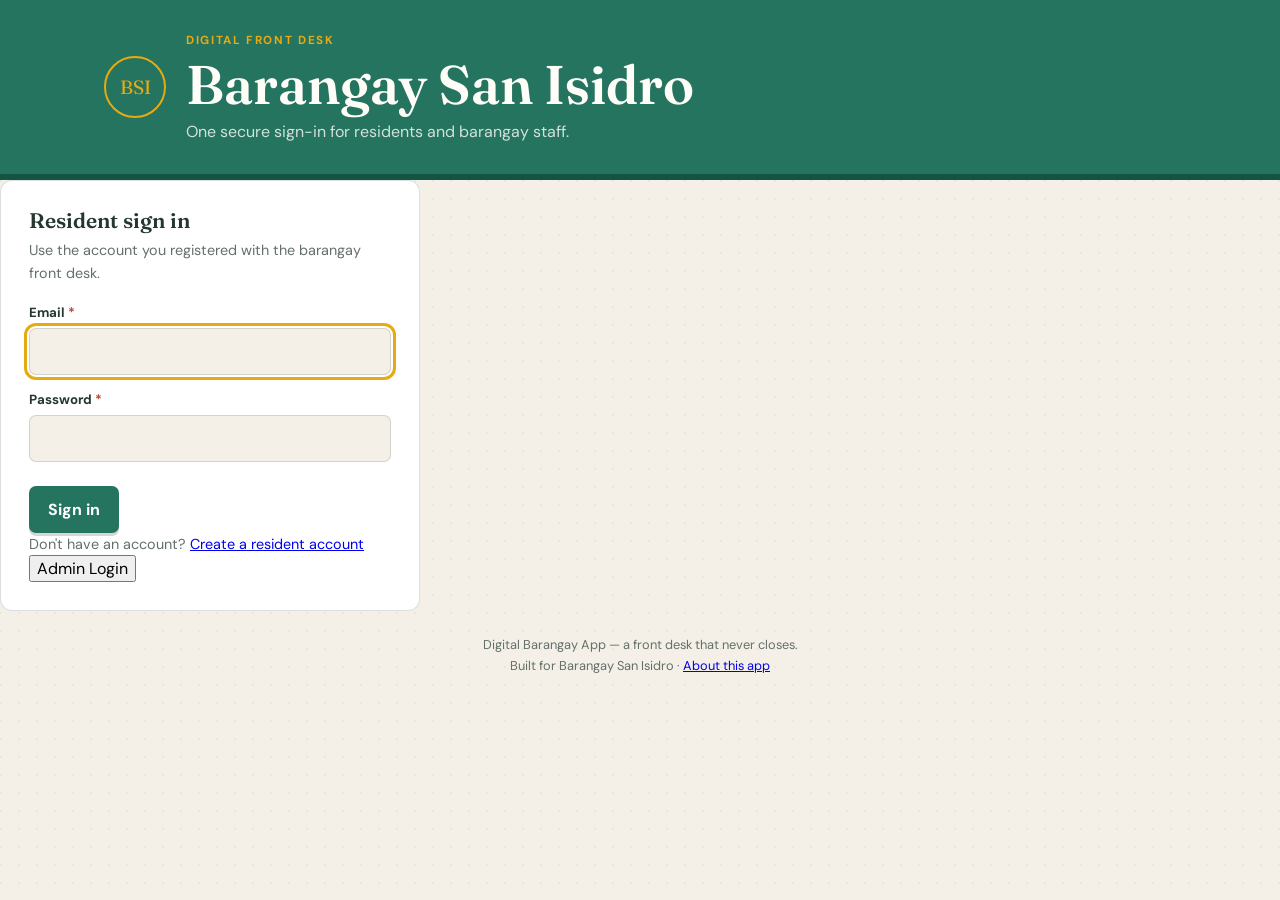
==== commit 16432c24: "feat: make homepage the role-based auth gateway" ====
--- a/index.html
+++ b/index.html
@@ -1,16 +1,16 @@
 <!DOCTYPE html>
 <html lang="en">
 <head>
-<meta charset="UTF-8"><meta name="viewport" content="width=device-width, initial-scale=1.0"><meta name="description" content="Digital Front Desk for Barangay San Isidro"><title>Digital Barangay App — Front Desk</title><link rel="stylesheet" href="style.css">
+<meta charset="UTF-8">
+<meta name="viewport" content="width=device-width, initial-scale=1.0">
+<meta name="description" content="Sign in to Barangay San Isidro's digital front desk">
+<title>Sign In — Digital Barangay App</title>
+<link rel="stylesheet" href="style.css">
+<link rel="stylesheet" href="admin.css">
 </head>
 <body>
-<header class="hall-header"><div class="hall-header__inner"><div class="seal" aria-hidden="true">BSI</div><div><p class="eyebrow">Digital Front Desk</p><h1>Barangay San Isidro</h1><p class="tagline">Request, check, and report — without the line.</p></div><div class="header-note"><strong>At your service</strong><span>Everyday barangay requests, made a little easier for every household.</span></div></div></header>
-<nav class="tabs" role="tablist" aria-label="Front desk sections"><button class="tab tab--active" data-tab="requests" role="tab" aria-selected="true">Request Documents</button><button class="tab" data-tab="directory" role="tab" aria-selected="false">Directory &amp; Notices</button><button class="tab" data-tab="reports" role="tab" aria-selected="false">Report a Concern</button></nav>
-<main class="desk">
-<section id="requests" class="panel panel--active" role="tabpanel"><div class="section-intro"><p class="eyebrow">Window 01</p><h2>Request a document</h2><p class="hint">Sign in to file a request. Your tracking number and status are saved to your resident account.</p></div><div class="panel__grid"><form id="request-form" class="counter-form"><h3>Tell us what you need</h3><p class="hint">Choose one document and share the purpose so the desk can prepare it correctly.</p><label for="doc-type">Document type <span aria-hidden="true">*</span></label><select id="doc-type" required><option value="" disabled selected>Select a document</option><option value="Barangay Clearance">Barangay Clearance</option><option value="Certificate of Residency">Certificate of Residency</option><option value="Certificate of Indigency">Certificate of Indigency</option><option value="Business Permit Endorsement">Business Permit Endorsement</option></select><label for="doc-purpose">Purpose <span aria-hidden="true">*</span></label><input id="doc-purpose" type="text" placeholder="Job application, school requirement" required><button type="submit" class="btn btn--green">Submit request</button></form><div class="stub-area"><div id="stub-placeholder" class="stub-placeholder"><p>Your claim stub will appear here once you submit a request.</p></div><div id="stub-output"></div></div></div><div class="request-list"><div class="list-heading"><div><h3>My requests</h3><p class="hint">Live status from the barangay system.</p></div></div><div id="request-list-items" class="stub-stack"></div></div></section>
-<section id="directory" class="panel" role="tabpanel" hidden><div class="section-intro"><p class="eyebrow">Window 02</p><h2>Directory &amp; notices</h2><p class="hint">Meet the people at the hall and keep up with announcements for the community.</p></div><h3>Barangay officials</h3><div id="officials-grid" class="id-card-grid"></div><h3 class="notices-heading">Notice board</h3><div id="notices-board" class="corkboard"></div></section>
-<section id="reports" class="panel" role="tabpanel" hidden><div class="section-intro"><p class="eyebrow">Window 03</p><h2>Report a concern</h2><p class="hint">For non-emergencies. Sign in so you can track the concern after submission.</p></div><div class="panel__grid"><form id="report-form" class="counter-form"><h3>Tell the desk what is happening</h3><p class="hint">A clear location and description help the tanod team respond faster.</p><label for="report-type">Type of concern <span aria-hidden="true">*</span></label><select id="report-type" required><option value="" disabled selected>Select a category</option><option value="Noise complaint">Noise complaint</option><option value="Street light / infrastructure">Street light / infrastructure</option><option value="Garbage &amp; sanitation">Garbage &amp; sanitation</option><option value="Dispute between neighbors">Dispute between neighbors</option><option value="Stray animal">Stray animal</option><option value="Other">Other</option></select><label for="report-location">Location <span aria-hidden="true">*</span></label><input id="report-location" type="text" placeholder="Street / Purok / Landmark" required><label for="report-desc">Description <span aria-hidden="true">*</span></label><textarea id="report-desc" rows="4" placeholder="What's going on?" required></textarea><button type="submit" class="btn btn--red">Submit report</button></form><div class="reports-list"><h3>My concerns</h3><p class="hint">Live status from the barangay system.</p><div id="report-list-items" class="slip-stack"></div></div></div></section>
-</main>
+<header class="hall-header"><div class="hall-header__inner"><div class="seal" aria-hidden="true">BSI</div><div><p class="eyebrow">Digital Front Desk</p><h1>Barangay San Isidro</h1><p class="tagline">One secure sign-in for residents and barangay staff.</p></div></div></header>
+<main class="gateway-shell"><div class="gateway-card-wrap"><form id="gateway-form" class="counter-form admin-login-card" novalidate><div class="gateway-title"><h3 id="gateway-heading">Resident sign in</h3></div><p class="hint" id="gateway-hint">Use the account you registered with the barangay front desk.</p><div id="gateway-error" class="form-alert" hidden></div><label for="gateway-email">Email <span aria-hidden="true">*</span></label><input id="gateway-email" type="email" autocomplete="username" required><label for="gateway-password">Password <span aria-hidden="true">*</span></label><input id="gateway-password" type="password" autocomplete="current-password" required><button type="submit" class="btn btn--green" id="gateway-submit">Sign in</button><p class="hint" id="gateway-register-row" style="margin-bottom:0">Don't have an account? <a href="member-register.html">Create a resident account</a></p><div class="mode-switch-row"><button type="button" id="gateway-switch" class="mode-switch">Admin Login</button></div></form></div></main>
 <footer class="hall-footer"><p>Digital Barangay App — a front desk that never closes.</p><span>Built for Barangay San Isidro · <a href="about.html">About this app</a></span></footer>
-<script src="api.js"></script><script src="script.js"></script>
+<script src="api.js"></script><script src="gateway.js"></script>
 </body></html>
--- a/admin.css
+++ b/admin.css
@@ -0,0 +1,59 @@
+.admin-shell {
+  display: grid;
+  place-items: start center;
+  max-width: 900px;
+  margin: 0 auto;
+  padding: 48px 20px 30px;
+}
+
+.admin-login-card {
+  width: 100%;
+  max-width: 420px;
+}
+
+.form-alert {
+  margin: 14px 0 0;
+  padding: 11px 13px;
+  border-radius: 7px;
+  background: rgba(182, 70, 56, .1);
+  border: 1px solid rgba(182, 70, 56, .35);
+  color: var(--red);
+  font-size: .85rem;
+  font-weight: 600;
+}
+
+.btn:disabled { opacity: .65; cursor: not-allowed; }
+
+.admin-topbar {
+  display: flex;
+  align-items: center;
+  justify-content: space-between;
+  gap: 16px;
+  max-width: 900px;
+  margin: 0 auto;
+  padding: 24px 20px 0;
+}
+
+.admin-topbar .role-badge {
+  padding: 4px 10px;
+  border-radius: 999px;
+  background: var(--green);
+  color: #fff;
+  font-size: .72rem;
+  font-weight: 700;
+  letter-spacing: .05em;
+  text-transform: uppercase;
+}
+
+.btn--ghost {
+  background: transparent;
+  color: var(--ink);
+  box-shadow: none;
+  border: 1px solid var(--line);
+}
+
+.admin-panel {
+  max-width: 900px;
+  margin: 24px auto 60px;
+  padding: 28px;
+}
